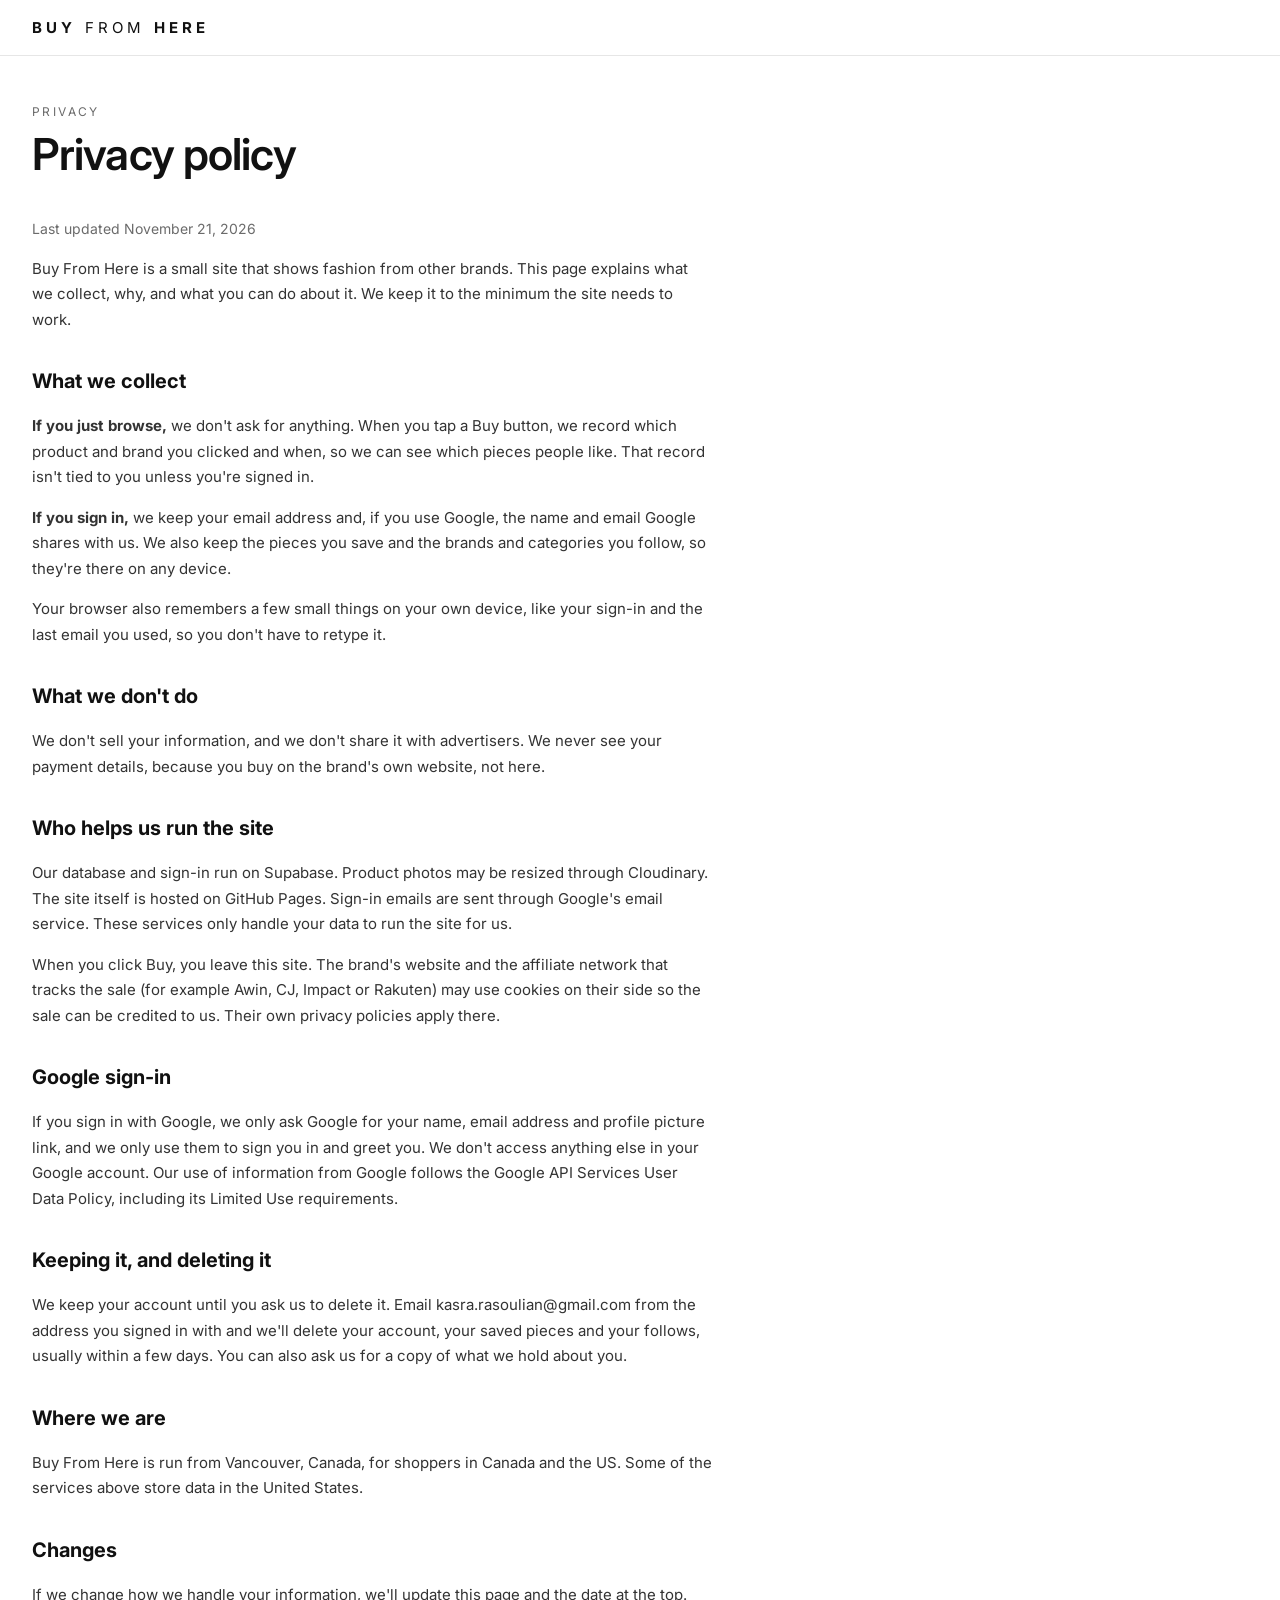
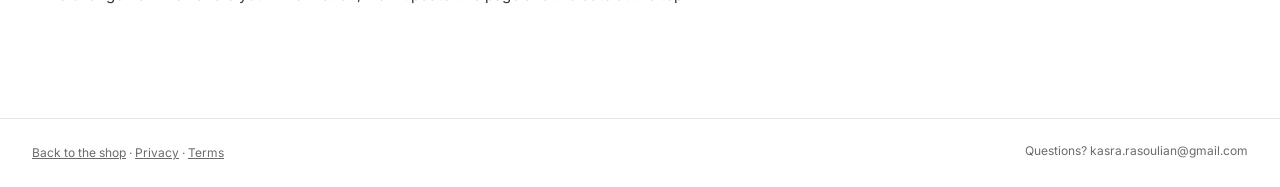
==== privacy.html @ dfbe24ee "Add privacy policy and terms pages for Google sign-in Google needs public privacy and terms links be" ====
<!doctype html>
<html lang="en">
<head>
  <meta charset="utf-8">
  <meta name="viewport" content="width=device-width, initial-scale=1">
  <title>Privacy policy — Buy From Here</title>
  <link rel="preconnect" href="https://fonts.googleapis.com">
  <link href="https://fonts.googleapis.com/css2?family=Inter:wght@400;500;600;700&display=swap" rel="stylesheet">
  <link rel="stylesheet" href="style.css?v=202611212000">
</head>
<body>
  <header class="site-header"><div class="wrap header-row"><a href="./" class="logo">Buy <span>From</span> Here</a></div></header>
  <main class="wrap"><div class="home"><section class="intro"><div><p class="eyebrow">Privacy</p><h1>Privacy policy</h1></div></section>
  <div class="prose">
  <p class="muted">Last updated November 21, 2026</p>
  <p>Buy From Here is a small site that shows fashion from other brands. This page explains what we collect, why, and what you can do about it. We keep it to the minimum the site needs to work.</p>

  <h2>What we collect</h2>
  <p><strong>If you just browse,</strong> we don't ask for anything. When you tap a Buy button, we record which product and brand you clicked and when, so we can see which pieces people like. That record isn't tied to you unless you're signed in.</p>
  <p><strong>If you sign in,</strong> we keep your email address and, if you use Google, the name and email Google shares with us. We also keep the pieces you save and the brands and categories you follow, so they're there on any device.</p>
  <p>Your browser also remembers a few small things on your own device, like your sign-in and the last email you used, so you don't have to retype it.</p>

  <h2>What we don't do</h2>
  <p>We don't sell your information, and we don't share it with advertisers. We never see your payment details, because you buy on the brand's own website, not here.</p>

  <h2>Who helps us run the site</h2>
  <p>Our database and sign-in run on Supabase. Product photos may be resized through Cloudinary. The site itself is hosted on GitHub Pages. Sign-in emails are sent through Google's email service. These services only handle your data to run the site for us.</p>
  <p>When you click Buy, you leave this site. The brand's website and the affiliate network that tracks the sale (for example Awin, CJ, Impact or Rakuten) may use cookies on their side so the sale can be credited to us. Their own privacy policies apply there.</p>

  <h2>Google sign-in</h2>
  <p>If you sign in with Google, we only ask Google for your name, email address and profile picture link, and we only use them to sign you in and greet you. We don't access anything else in your Google account. Our use of information from Google follows the Google API Services User Data Policy, including its Limited Use requirements.</p>

  <h2>Keeping it, and deleting it</h2>
  <p>We keep your account until you ask us to delete it. Email kasra.rasoulian@gmail.com from the address you signed in with and we'll delete your account, your saved pieces and your follows, usually within a few days. You can also ask us for a copy of what we hold about you.</p>

  <h2>Where we are</h2>
  <p>Buy From Here is run from Vancouver, Canada, for shoppers in Canada and the US. Some of the services above store data in the United States.</p>

  <h2>Changes</h2>
  <p>If we change how we handle your information, we'll update this page and the date at the top.</p>
  </div></div></main>
  <footer class="site-footer"><div class="wrap footer-row"><span><a href="./" class="underline">Back to the shop</a> · <a href="privacy.html" class="underline">Privacy</a> · <a href="terms.html" class="underline">Terms</a></span><span>Questions? kasra.rasoulian@gmail.com</span></div></footer>
</body>
</html>
---- style.css ----
* { box-sizing: border-box; }
body { margin: 0; font-family: Inter, system-ui, sans-serif; color: #111; background: #fff; }
a { color: #111; text-decoration: none; }
a:hover { color: #555; }
.sr { position: absolute; width: 1px; height: 1px; overflow: hidden; clip: rect(0 0 0 0); white-space: nowrap; }
.wrap { max-width: 1360px; margin: 0 auto; padding-left: 32px; padding-right: 32px; }

/* Header */
.site-header { border-bottom: 1px solid #e6e6e6; position: sticky; top: 0; background: #fff; z-index: 2; }
.header-row { display: flex; flex-wrap: wrap; align-items: center; gap: 24px; padding-top: 18px; padding-bottom: 18px; }
.logo { font-size: 15px; font-weight: 700; letter-spacing: .28em; text-transform: uppercase; white-space: nowrap; }
.logo span { font-weight: 400; }
.nav { display: flex; gap: 22px; font-size: 14px; }
.nav a { color: #6b6b6b; }
.nav a.active { color: #111; font-weight: 600; border-bottom: 1px solid #111; padding-bottom: 2px; }
.search { flex: 1 1 240px; min-width: 0; }
.search input { width: 100%; height: 44px; border: 1px solid #e0e0e0; border-radius: 22px; padding: 0 20px; font: inherit; font-size: 14px; background: #f6f6f6; color: #111; outline: none; }
.search input:focus { border-color: #111; background: #fff; }

/* Buttons */
.btn { height: 44px; padding: 0 22px; border-radius: 22px; font: inherit; font-size: 14px; font-weight: 600; cursor: pointer; border: 1px solid #dcdcdc; background: #fff; color: #111; }
.btn-dark { border-color: #111; background: #111; color: #fff; }
.chip { height: 44px; padding: 0 18px; border-radius: 22px; font: inherit; font-size: 13px; font-weight: 500; cursor: pointer; border: 1px solid #dcdcdc; background: #fff; color: #111; }
.chip[aria-pressed="true"] { border-color: #111; background: #111; color: #fff; }

/* Home */
.home { padding: 48px 0 96px; }
.intro { display: flex; flex-wrap: wrap; align-items: flex-end; justify-content: space-between; gap: 24px; margin-bottom: 40px; }
.eyebrow { margin: 0 0 12px; font-size: 12px; letter-spacing: .2em; text-transform: uppercase; color: #6b6b6b; }
h1 { margin: 0; font-size: 44px; line-height: 1.05; font-weight: 600; letter-spacing: -.02em; }
.chips { display: flex; flex-wrap: wrap; gap: 8px; }
.feed { column-width: 280px; column-gap: 20px; }
.pin { display: block; break-inside: avoid; margin-bottom: 28px; }
.pin-meta { display: flex; align-items: center; gap: 10px; padding: 12px 2px 0; font-size: 13px; }
.pin-meta strong { font-weight: 600; }
.pin-meta span:last-child { color: #6b6b6b; margin-left: auto; }
.dot { display: block; position: relative; box-sizing: border-box; width: 26px; height: 26px; min-width: 26px; border-radius: 50%; border: 1px solid #ddd; flex: 0 0 auto; background-size: cover; background-position: center; }

/* Image tile (placeholder or real image) */
.img { border-radius: 14px; overflow: hidden; display: flex; align-items: flex-end; padding: 16px; transition: opacity .2s; position: relative; }
.img img { position: absolute; inset: 0; width: 100%; height: 100%; object-fit: cover; }
.img .label { font-size: 11px; letter-spacing: .18em; text-transform: uppercase; position: relative; }
a:hover .img { opacity: .88; }

/* Profile */
.profile { padding: 64px 0 96px; }
.back { display: inline-flex; align-items: center; gap: 8px; min-height: 44px; font-size: 14px; color: #6b6b6b; }
.hero { display: flex; flex-direction: column; align-items: center; text-align: center; gap: 16px; margin: 16px 0 48px; }
.avatar { width: 132px; height: 132px; border-radius: 50%; border: 1px solid #ddd; background-size: cover; background-position: center; }
.hero h1 { font-size: 40px; margin-top: 8px; }
.by { margin: 0; font-size: 14px; color: #6b6b6b; }
.by a { font-weight: 600; }
.bio { margin: 4px 0 0; max-width: 460px; font-size: 15px; line-height: 1.6; color: #333; }
.actions { display: flex; gap: 10px; margin-top: 12px; }
.tabs { display: flex; justify-content: center; gap: 36px; border-bottom: 1px solid #e6e6e6; margin-bottom: 40px; }
.tab { min-height: 44px; padding: 0 2px; background: none; border: 0; border-bottom: 2px solid transparent; margin-bottom: -1px; font: inherit; font-size: 14px; font-weight: 500; color: #6b6b6b; cursor: pointer; }
.tab[aria-pressed="true"] { border-bottom-color: #111; font-weight: 600; color: #111; }
.grid { display: grid; grid-template-columns: repeat(auto-fill, minmax(280px, 1fr)); gap: 20px; }
.grid .img { aspect-ratio: 4 / 5; }
.grid p { margin: 12px 2px 0; font-size: 13px; color: #6b6b6b; }
.empty { text-align: center; color: #6b6b6b; font-size: 14px; padding: 80px 0; }

/* Footer */
.site-footer { border-top: 1px solid #e6e6e6; }
.footer-row { display: flex; flex-wrap: wrap; justify-content: space-between; gap: 12px; padding-top: 24px; padding-bottom: 24px; font-size: 12px; color: #6b6b6b; }

.dir-count { margin: 0; font-size: 13px; color: #6b6b6b; }
.dir-grid { display: grid; grid-template-columns: repeat(auto-fill, minmax(240px, 1fr)); gap: 32px 24px; margin-bottom: 64px; }
.dir-card { display: block; }
.dir-card .img { border-radius: 14px; overflow: hidden; aspect-ratio: 3 / 4; height: auto !important; }
.dir-card .img img { width: 100%; height: 100%; object-fit: cover; display: block; transition: transform .4s ease; }
.dir-card:hover .img img { transform: scale(1.03); }
.dir-meta { display: flex; align-items: center; gap: 10px; margin-top: 12px; }
.dir-meta .dot { width: 32px; height: 32px; min-width: 32px; }
.dir-meta > div, .look-who > span:last-child { min-width: 0; }
.dir-meta strong { display: block; font-size: 14px; font-weight: 600; }
.dir-meta span:not(.dot) { font-size: 12px; color: #6b6b6b; }
@media (max-width: 640px) {
  .wrap { padding-left: 16px; padding-right: 16px; }
  h1 { font-size: 32px; }
  .feed { column-width: 160px; column-gap: 12px; }
}


/* Shared bits */
[hidden] { display: none !important; }
.muted { color: #6b6b6b; font-size: 14px; }
.panel { border: 1px solid #e6e6e6; border-radius: 16px; padding: 28px; background: #fff; min-width: 0; }
.narrow { max-width: 440px; margin: 40px auto; }
.panel h1 { font-size: 32px; margin: 0 0 8px; }
.stack { display: flex; flex-direction: column; gap: 10px; margin-top: 20px; }
.stack label { font-size: 13px; font-weight: 600; }
.field { height: 44px; border: 1px solid #dcdcdc; border-radius: 10px; padding: 0 14px; font: inherit; font-size: 14px; background: #fff; color: #111; }
.field:focus { outline: 2px solid #111; outline-offset: 1px; }
.link { background: none; border: 0; padding: 4px 0; font: inherit; font-size: 13px; color: #111; text-decoration: underline; cursor: pointer; }
.link:disabled { color: #6b6b6b; text-decoration: none; cursor: default; }
.link.danger { color: #8a1c1c; }

/* Dialogs */
.dialog { border: 1px solid #111; border-radius: 16px; padding: 28px; width: min(440px, calc(100vw - 32px)); }
.dialog::backdrop { background: rgba(0,0,0,.35); }
.dialog h2 { font-size: 22px; font-weight: 600; }
.icon-btn { width: 32px; height: 32px; border: 1px solid #dcdcdc; border-radius: 8px; background: #fff; color: #111; font: inherit; font-size: 15px; cursor: pointer; }
.icon-btn:disabled { color: #bbb; cursor: default; }
.icon-btn:not(:disabled):hover { border-color: #111; }

/* Google sign-in */
.google-btn { width: 100%; display: inline-flex; align-items: center; justify-content: center; gap: 10px; margin-top: 20px; }
.google-btn:hover { border-color: #111; }
.divider { display: flex; align-items: center; gap: 12px; margin: 20px 0 12px; color: #6b6b6b; font-size: 12px; text-transform: uppercase; letter-spacing: .14em; }
.divider::before, .divider::after { content: ""; flex: 1; height: 1px; background: #e6e6e6; }

.thumb { width: 48px; height: 48px; border-radius: 8px; background: #f0f0f0 center / cover no-repeat; border: 1px solid #e6e6e6; flex: none; }
.thumb.big { width: 80px; height: 80px; }
.grow { flex: 1 1 auto; min-width: 0; }

/* Product pop-up (from the look pop-up) */
.look-dialog { border: 0; padding: 0; border-radius: 18px; width: min(1080px, calc(100vw - 32px)); max-height: calc(100vh - 48px); overflow: hidden; }
.look-dialog::backdrop, .cart-dialog::backdrop { background: rgba(0,0,0,.55); }
.look { display: flex; flex-wrap: wrap; max-height: calc(100vh - 48px); }
.look-img { flex: 1 1 420px; min-width: 0; background: #f2f2f0; display: flex; align-items: center; justify-content: center; max-height: calc(100vh - 48px); }
.look-img img { display: block; max-width: 100%; max-height: calc(100vh - 48px); object-fit: contain; }
.look-side { flex: 1 1 340px; min-width: 0; padding: 28px; display: flex; flex-direction: column; overflow: auto; max-height: calc(100vh - 48px); box-sizing: border-box; }
.look-head { display: flex; align-items: center; justify-content: space-between; gap: 12px; }
.look-head h2 { margin: 0; font-size: 22px; font-weight: 600; }
.look-who { display: flex; align-items: center; gap: 12px; font-size: 15px; }
.look-who .dot { width: 44px; height: 44px; min-width: 44px; }
.close-btn { width: 44px; height: 44px; font-size: 24px; line-height: 1; }
.look-items { display: flex; flex-direction: column; border-top: 1px solid #e6e6e6; }
.add-btn { height: 40px; padding: 0 16px; font-size: 13px; white-space: nowrap; }
.add-btn.added { background: #fff; color: #111; border-color: #111; }

/* Brands page and shop cards */
.brand-label { font-size: 11px; letter-spacing: .16em; text-transform: uppercase; color: #6b6b6b; }
.brand-card { display: block; }
.brand-cover { display: grid; grid-template-columns: repeat(2, minmax(0, 1fr)); gap: 2px; aspect-ratio: 1 / 1; border-radius: 14px; overflow: hidden; background: #f2f2f0; }
.brand-cover img { width: 100%; height: 100%; object-fit: cover; display: block; }
.brand-cover img:only-child { grid-column: 1 / -1; grid-row: 1 / -1; }
.brand-cover-empty { display: flex; align-items: center; justify-content: center; padding: 24px; text-align: center; }
.brand-cover-empty span { font-size: 26px; font-weight: 600; letter-spacing: .06em; text-transform: uppercase; }
.brand-card:hover .brand-cover { opacity: .9; }
.brand-hero { gap: 10px; }
.shop-grid { display: grid; grid-template-columns: repeat(auto-fill, minmax(220px, 1fr)); gap: 24px; }
.shop-card { display: flex; flex-direction: column; gap: 10px; }
.shop-photo { width: 100%; aspect-ratio: 4 / 5; object-fit: cover; border-radius: 12px; background: #f2f2f0; display: block; }
.shop-photo-empty { display: flex; align-items: center; justify-content: center; color: #6b6b6b; font-size: 12px; letter-spacing: .16em; text-transform: uppercase; }
.shop-info { display: flex; flex-direction: column; gap: 2px; font-size: 14px; }
.shop-info .price { font-weight: 600; margin-top: 4px; }
.shop-card .add-btn { align-self: flex-start; }
.section-h { font-size: 22px; font-weight: 600; margin: 56px 0 20px; }

/* Following */
.nav-count { display: inline-flex; align-items: center; justify-content: center; min-width: 18px; height: 18px; padding: 0 5px; margin-left: 6px; border-radius: 9px; background: #111; color: #fff; font-size: 11px; font-weight: 600; vertical-align: 1px; }
.following-list { display: flex; flex-wrap: wrap; gap: 8px; margin: -12px 0 32px; }
.follow-chip { display: inline-flex; align-items: center; gap: 10px; border: 1px solid #dcdcdc; border-radius: 22px; padding: 0 14px; min-height: 40px; font-size: 13px; font-weight: 500; }
.follow-chip .link { font-size: 12px; color: #6b6b6b; }
.pin { position: relative; }
.new-badge { position: absolute; z-index: 1; top: 12px; left: 12px; background: #111; color: #fff; font-size: 11px; font-weight: 600; letter-spacing: .12em; text-transform: uppercase; border-radius: 12px; padding: 5px 10px; pointer-events: none; }

/* Toast */
.toast { position: fixed; left: 50%; bottom: 24px; transform: translateX(-50%); background: #111; color: #fff; padding: 12px 18px; border-radius: 12px; font-size: 14px; z-index: 50; max-width: calc(100vw - 32px); transition: opacity .6s; }
.toast.out { opacity: 0; }

/* Welcome back */
.welcome-pop { position: fixed; top: 16px; left: 50%; z-index: 60; transform: translate(-50%, -12px); opacity: 0; background: #111; color: #fff; font-size: 14px; font-weight: 600; letter-spacing: .02em; padding: 12px 20px; border-radius: 24px; pointer-events: none; transition: opacity .3s, transform .3s; max-width: calc(100vw - 32px); }
.welcome-pop.in { opacity: 1; transform: translate(-50%, 0); }
@media (prefers-reduced-motion: reduce) { .welcome-pop { transition: none; } }
.welcome-pop .wave { display: inline-block; margin-left: 2px; }

/* Unified sign-in */
.si { display: flex; flex-direction: column; gap: 14px; }
.si-close-row { display: flex; justify-content: flex-end; margin: -8px -8px 0 0; }
.si-title { margin: 0; font-size: 24px; font-weight: 600; }
.si-why { margin: 0; }
.si-q { margin: 6px 0 0; font-size: 15px; font-weight: 600; }
.si-roles { display: grid; grid-template-columns: 1fr; gap: 10px; }
.si-role { display: flex; align-items: center; gap: 14px; text-align: left; min-height: 72px; padding: 14px 16px; border: 1px solid #dcdcdc; border-radius: 14px; background: #fff; color: #111; font: inherit; font-size: 15px; cursor: pointer; }
.si-role:hover, .si-role:focus-visible { border-color: #111; box-shadow: inset 0 0 0 1px #111; outline: none; }
.si-role > span { display: flex; flex-direction: column; gap: 2px; }
.si-role .muted { font-size: 13px; }
.si-note { margin: 0; font-size: 12px; text-align: center; }
.si-back { align-self: flex-start; padding: 0; font-size: 13px; color: #6b6b6b; text-decoration: none; min-height: 32px; }
.si .google-btn { margin-top: 4px; }

/* Shop: clickable pictures */
.pin-open { display: block; width: 100%; padding: 0; border: 0; background: none; cursor: zoom-in; text-align: left; position: relative; border-radius: 14px; }
.pin-open:focus-visible { outline: 2px solid #111; outline-offset: 3px; }
.pin-open:hover .img { opacity: .9; }
.shop-badge { position: absolute; left: 12px; bottom: 12px; background: #fff; color: #111; font-size: 12px; font-weight: 600; border-radius: 14px; padding: 5px 10px; display: inline-flex; align-items: center; gap: 6px; }
.pin-meta a { display: contents; }

/* ---------- Buy From Here additions ---------- */
.underline { text-decoration: underline; color: inherit; }
.btn-link { display: inline-flex; align-items: center; justify-content: center; }
.saved-btn { display: inline-flex; align-items: center; gap: 8px; padding: 0 16px; }
.cart-count { min-width: 20px; height: 20px; border-radius: 10px; background: #111; color: #fff; font-size: 12px; display: inline-flex; align-items: center; justify-content: center; padding: 0 6px; }
.site-footer a.underline:hover { color: #111; }
.footer-row > span:first-child { max-width: 720px; line-height: 1.6; }

/* Category chips scroll sideways on small screens */
.cat-chips { display: flex; gap: 8px; overflow-x: auto; padding-bottom: 4px; margin: -8px 0 32px; scrollbar-width: none; }
.cat-chips::-webkit-scrollbar { display: none; }
.cat-chips .chip { flex: none; display: inline-flex; align-items: center; }

/* Product pins */
.pin-photo { position: relative; display: block; border-radius: 14px; overflow: hidden; background: #f2f2f0; }
.pin-photo img { display: block; width: 100%; height: auto; }
.ph { display: flex; flex-direction: column; justify-content: flex-end; gap: 6px; padding: 18px; }
.ph .label { font-size: 11px; letter-spacing: .18em; text-transform: uppercase; }
.ph .ph-name { font-size: 20px; font-weight: 600; letter-spacing: -.01em; line-height: 1.15; }
.pin-info { display: flex; flex-direction: column; gap: 2px; padding: 10px 2px 0; font-size: 13px; }
.pin-info .brand-label { font-size: 10px; }
.pin-info strong { font-weight: 500; }
.price { font-weight: 600; }
.price s { color: #6b6b6b; font-weight: 400; margin-left: 6px; }
.price .sale { color: #111; }
.heart { position: absolute; top: 10px; right: 10px; z-index: 1; width: 40px; height: 40px; border-radius: 50%; border: 0; background: rgba(255,255,255,.92); color: #111; display: inline-flex; align-items: center; justify-content: center; cursor: pointer; }
.heart:hover { background: #fff; }
.heart[aria-pressed="true"] svg { fill: #111; }
.heart:focus-visible { outline: 2px solid #111; outline-offset: 2px; }
.tag { position: absolute; left: 10px; top: 10px; z-index: 1; background: #111; color: #fff; font-size: 11px; font-weight: 600; letter-spacing: .1em; text-transform: uppercase; border-radius: 12px; padding: 5px 10px; pointer-events: none; }
.tag.light { background: #fff; color: #111; border: 1px solid #ddd; }
.sold-out .pin-photo img, .sold-out .pin-photo .ph { opacity: .45; }
.more-row { display: flex; justify-content: center; margin-top: 16px; }

/* Shop cards (grid view) reuse the pin pieces */
.shop-card { position: relative; }
.shop-card .pin-photo { aspect-ratio: 4 / 5; }
.shop-card .pin-photo img { height: 100%; object-fit: cover; }
.shop-card .ph { height: 100%; }

/* Product pop-up */
.look-img { position: relative; }
.look-img .ph { width: 100%; height: 100%; min-height: 420px; }
.pd { display: flex; flex-direction: column; gap: 14px; min-height: 100%; }
.pd h2 { margin: 0; font-size: 26px; font-weight: 600; letter-spacing: -.01em; line-height: 1.2; }
.pd .price { font-size: 18px; }
.pd-brand { font-size: 12px; letter-spacing: .18em; text-transform: uppercase; color: #6b6b6b; }
.pd-brand:hover { color: #111; }
.pd-meta { display: flex; flex-wrap: wrap; gap: 8px; }
.pd-meta span { font-size: 12px; border: 1px solid #e0e0e0; border-radius: 12px; padding: 4px 10px; color: #444; }
.pd-desc { margin: 0; font-size: 14px; line-height: 1.6; color: #333; }
.buy-btn { width: 100%; height: 52px; border-radius: 26px; display: inline-flex; align-items: center; justify-content: center; gap: 8px; font-size: 15px; }
.buy-btn:hover { color: #fff; background: #333; }
.buy-btn[aria-disabled="true"] { background: #6b6b6b; border-color: #6b6b6b; pointer-events: none; }
.pd-actions { display: flex; gap: 10px; }
.pd-actions .btn { flex: 1; }
.disclosure { margin: 0; font-size: 12px; line-height: 1.5; color: #6b6b6b; }
.pd-more { margin-top: 8px; border-top: 1px solid #e6e6e6; padding-top: 16px; }
.pd-more h3 { margin: 0 0 12px; font-size: 13px; font-weight: 600; }
.pd-more-row { display: grid; grid-template-columns: repeat(3, minmax(0, 1fr)); gap: 10px; }
.pd-more-row button { padding: 0; border: 0; background: none; cursor: pointer; text-align: left; font: inherit; font-size: 12px; color: #111; }
.pd-more-row .pin-photo { aspect-ratio: 4 / 5; border-radius: 10px; }
.pd-more-row .pin-photo img { height: 100%; object-fit: cover; }
.pd-more-row .ph { height: 100%; padding: 8px; }
.pd-more-row .ph .ph-name { font-size: 12px; }
.pd-more-row span.n { display: block; margin-top: 6px; white-space: nowrap; overflow: hidden; text-overflow: ellipsis; }

/* Pages with a heading and a follow button */
.page-head { display: flex; flex-wrap: wrap; align-items: flex-end; justify-content: space-between; gap: 20px; margin-bottom: 28px; }
.page-head .bio { margin-top: 12px; }
.prose { max-width: 680px; font-size: 15px; line-height: 1.7; color: #333; }
.prose h2 { font-size: 20px; margin: 32px 0 8px; color: #111; }
@media (max-width: 640px) {
  .header-row { gap: 12px; }
  .logo { order: 1; margin-right: auto; font-size: 13px; letter-spacing: .22em; }
  .saved-btn { order: 2; padding: 0 12px; }
  #account-btn { order: 3; padding: 0 16px; }
  .nav { order: 4; flex-basis: 100%; }
  .search { order: 5; flex-basis: 100%; }
  .look-img .ph { min-height: 300px; }
  .pd-more-row { grid-template-columns: repeat(3, minmax(0, 1fr)); }
}
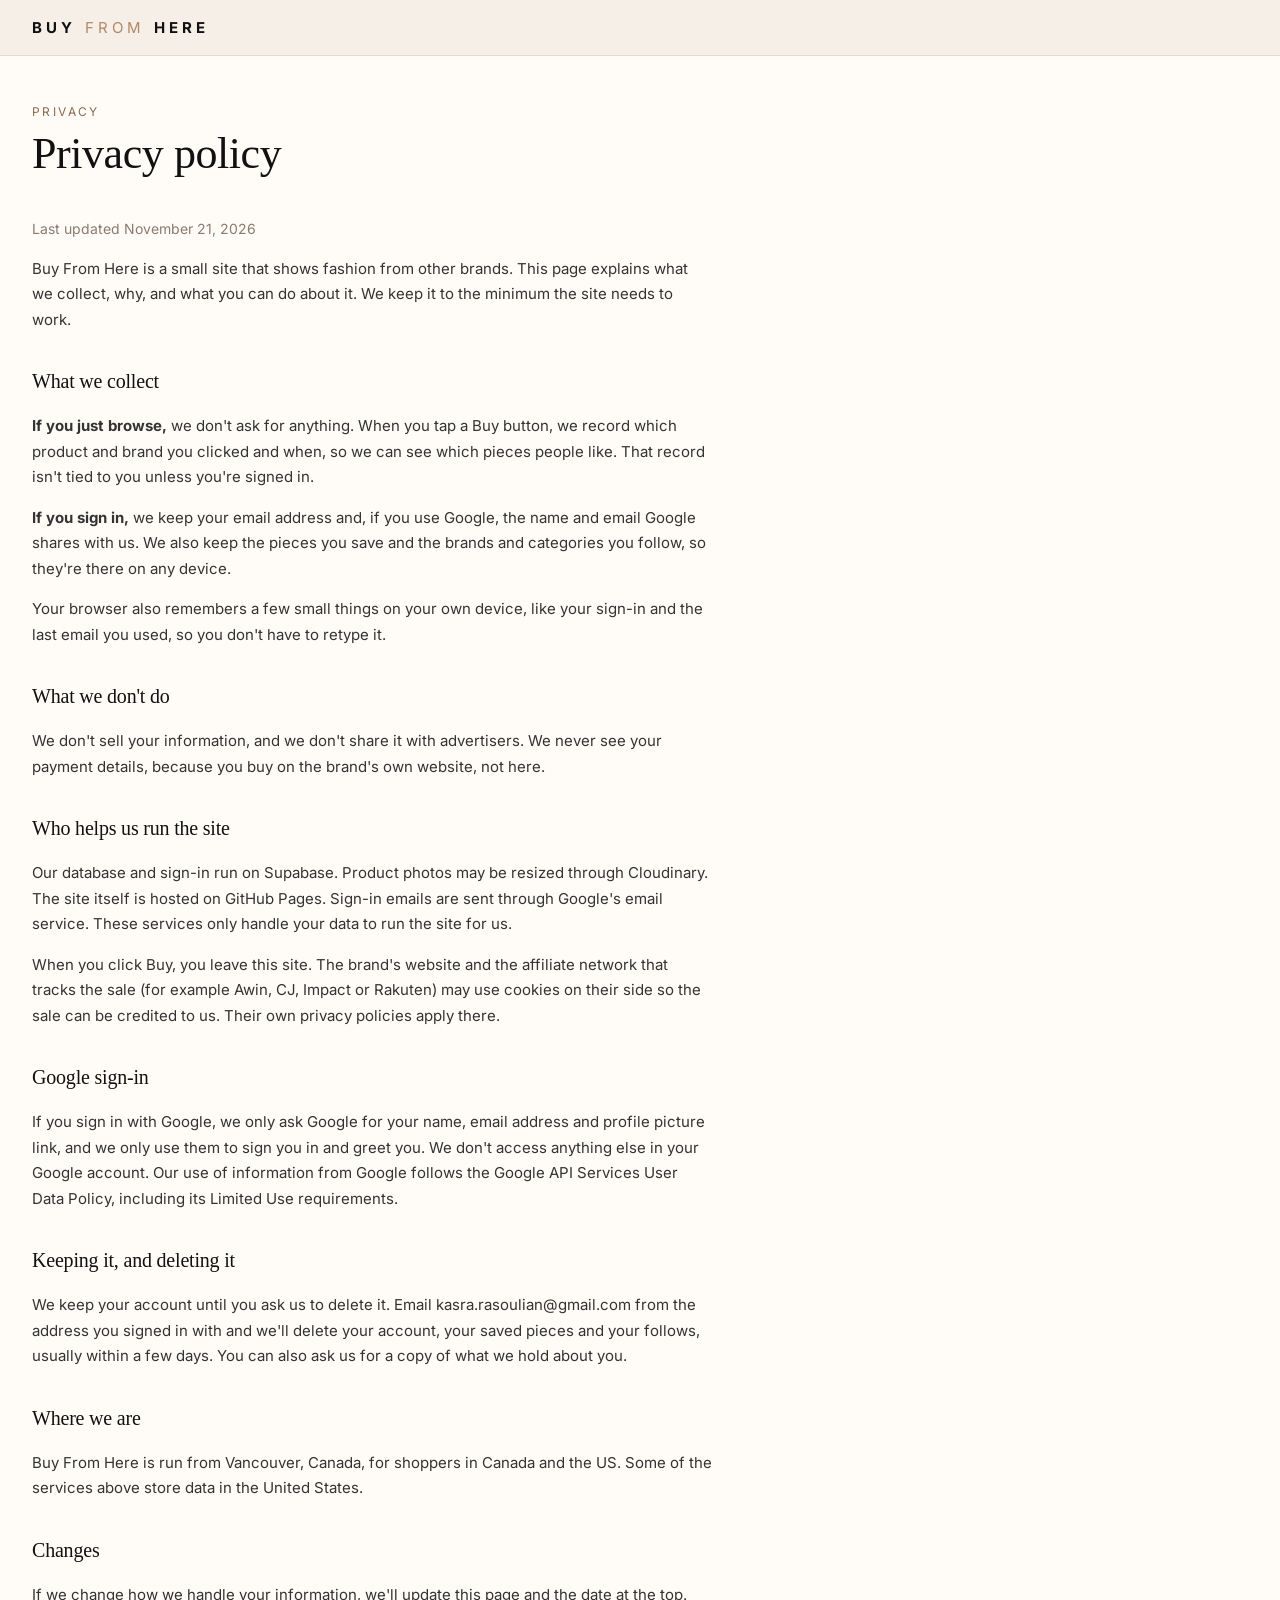
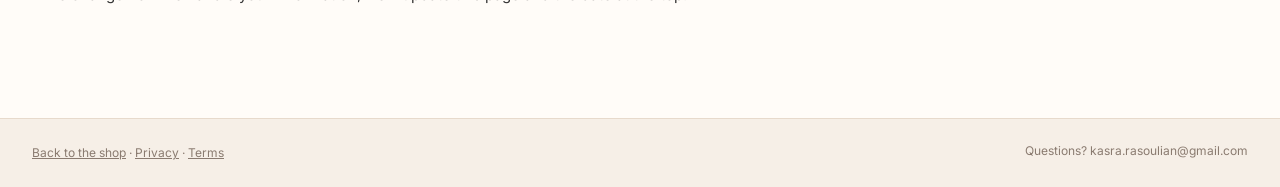
==== commit 72e952d5: "Bring the cream email palette into the site Cream header and footer, warm white page, serif headings" ====
--- a/privacy.html
+++ b/privacy.html
@@ -6,7 +6,7 @@
   <title>Privacy policy — Buy From Here</title>
   <link rel="preconnect" href="https://fonts.googleapis.com">
   <link href="https://fonts.googleapis.com/css2?family=Inter:wght@400;500;600;700&display=swap" rel="stylesheet">
-  <link rel="stylesheet" href="style.css?v=202611212000">
+  <link rel="stylesheet" href="style.css?v=202611212045">
 </head>
 <body>
   <header class="site-header"><div class="wrap header-row"><a href="./" class="logo">Buy <span>From</span> Here</a></div></header>
--- a/style.css
+++ b/style.css
@@ -271,3 +271,58 @@
   .look-img .ph { min-height: 300px; }
   .pd-more-row { grid-template-columns: repeat(3, minmax(0, 1fr)); }
 }
+
+/* ---------- Cream palette (matches the shopper emails) ----------
+   Warm white page, cream header and footer, sand details, camel for Buy and saved hearts.
+   Black stays for the main text, the logo and the dark buttons. */
+:root {
+  --cream: #F6EFE7; --paper: #FFFCF8; --sand: #EADBCB; --sand-soft: #F3EAE0;
+  --camel: #B08968; --camel-dark: #8C6A4F; --espresso: #3B302A; --taupe: #8A7B70; --line: #E7DACC;
+}
+body { background: var(--paper); }
+.site-header { background: var(--cream); border-bottom-color: var(--line); }
+.logo span { color: var(--camel); }
+.nav a { color: var(--taupe); }
+.nav a.active { color: #111; }
+.search input { background: var(--paper); border-color: var(--line); }
+.search input:focus { border-color: var(--camel); background: #fff; }
+.btn, .chip { border-color: var(--line); background: var(--paper); }
+.btn:hover, .chip:hover { border-color: var(--camel); }
+.btn-dark, .chip[aria-pressed="true"] { background: #111; border-color: #111; }
+.btn-dark:hover { border-color: #111; }
+
+/* serif headings, like the emails */
+h1, .pd h2, .si-title, .prose h2 { font-family: Georgia, 'Times New Roman', serif; font-weight: 400; letter-spacing: -.01em; }
+.eyebrow, .brand-label, .pd-brand { color: var(--camel-dark); }
+.muted, .dir-count, .pin-meta span:last-child, .dir-meta span:not(.dot) { color: var(--taupe); }
+
+/* product cards */
+.pin-photo, .look-img, .brand-cover, .shop-photo { background: var(--sand-soft); }
+.price s { color: var(--taupe); }
+.price .sale { color: var(--camel-dark); }
+.tag { background: var(--camel); }
+.tag.light { background: var(--paper); color: var(--camel-dark); border-color: var(--line); }
+.heart { background: rgba(255,252,248,.94); }
+.heart[aria-pressed="true"] { color: var(--camel); }
+.heart[aria-pressed="true"] svg { fill: var(--camel); }
+.cart-count, .nav-count { background: var(--camel); }
+
+/* product pop-up */
+.buy-btn { background: var(--camel); border-color: var(--camel); }
+.buy-btn:hover { background: var(--camel-dark); border-color: var(--camel-dark); color: #fff; }
+.pd-meta span { background: var(--sand-soft); border-color: var(--line); color: var(--espresso); }
+.disclosure { color: var(--taupe); }
+.pd-more { border-top-color: var(--line); }
+
+/* panels, dialogs, follow chips */
+.panel { background: var(--cream); border-color: var(--line); }
+.dialog { border-color: var(--line); background: var(--paper); }
+.follow-chip { border-color: var(--line); background: var(--paper); }
+.divider::before, .divider::after { background: var(--line); }
+
+/* footer as a soft sand band */
+.site-footer { background: var(--cream); border-top-color: var(--line); }
+.footer-row { color: var(--taupe); }
+
+/* toasts and welcome banner in espresso instead of pure black */
+.toast, .welcome-pop { background: var(--espresso); }
